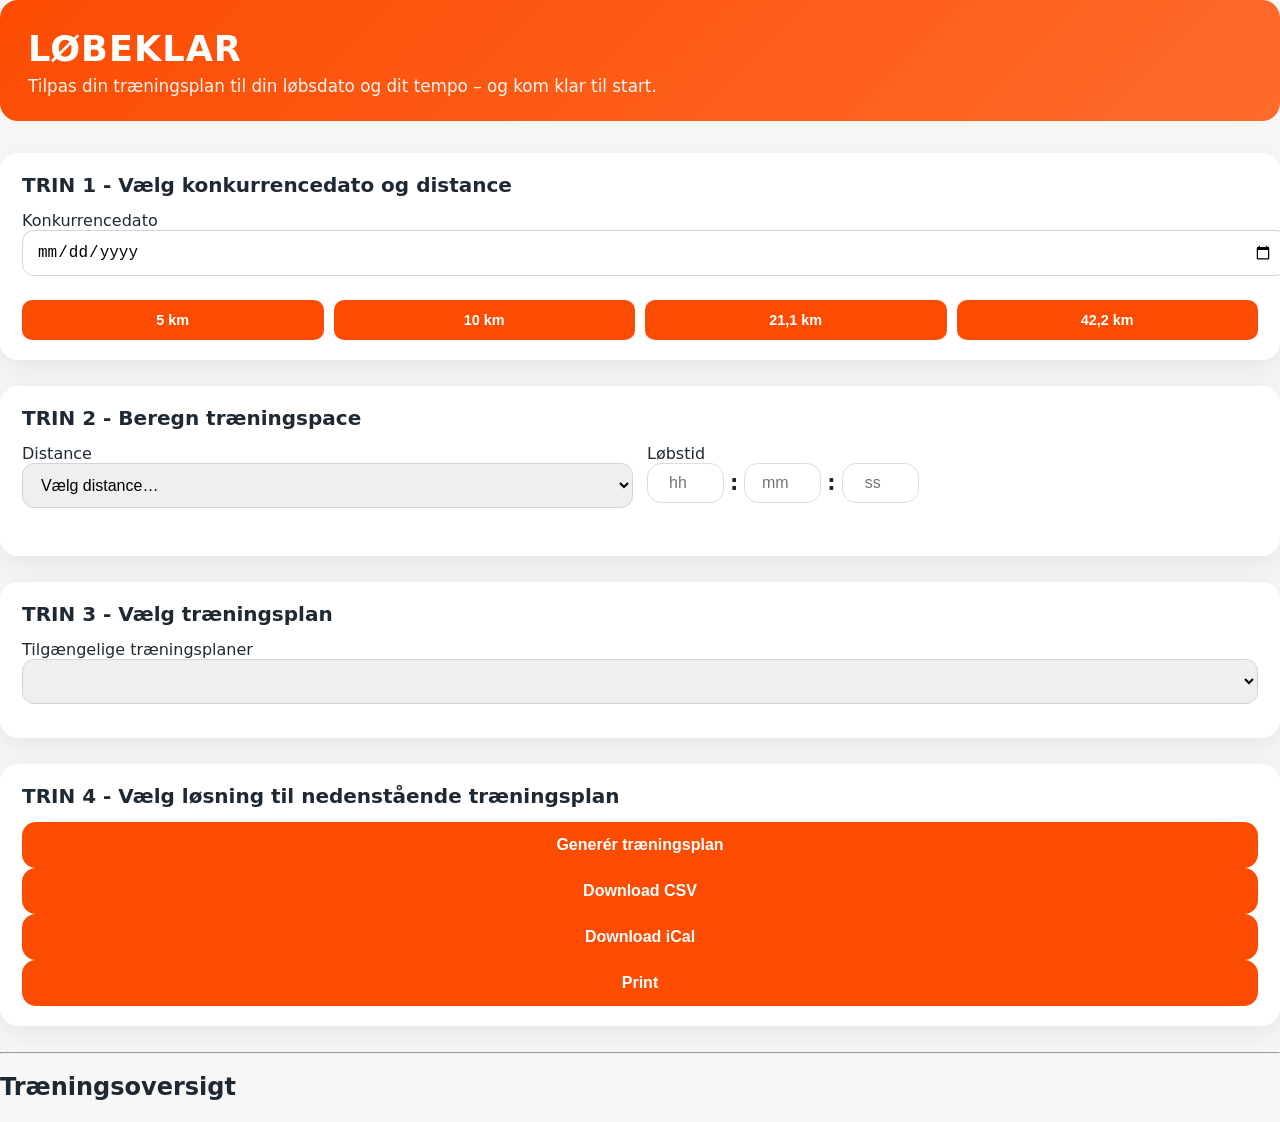
==== index.html @ 369630ae "Update index.html" ====
<!DOCTYPE html>
<html lang="da">
<head>
  <meta charset="UTF-8" />
  <meta name="viewport" content="width=device-width, initial-scale=1" />

  <title>Løbeklar – din plan til løbsdagen</title>

  <!-- CSS -->
  <link rel="stylesheet" href="style.css" />
</head>

<body>

  <!-- HERO / HEADER -->
  <header class="hero">
    <h1>LØBEKLAR</h1>
    <p class="subtitle">
      Tilpas din træningsplan til din løbsdato og dit tempo – og kom klar til start.
    </p>
  </header>

  <!-- FELT 1 -->
  <section id="felt1" class="card-block">
    <h2>TRIN 1 - Vælg konkurrencedato og distance</h2>

    <label for="raceDate">Konkurrencedato</label>
    <input type="date" id="raceDate" />

    <div id="distanceButtons" class="distance-selector">
      <button class="distance-btn" data-distance="5">5 km</button>
      <button class="distance-btn" data-distance="10">10 km</button>
      <button class="distance-btn" data-distance="21.1">21,1 km</button>
      <button class="distance-btn" data-distance="42.2">42,2 km</button>
    </div>
  </section>

  <!-- FELT 2 -->
  <section id="felt2" class="card-block">
    <h2>TRIN 2 - Beregn træningspace</h2>

    <div class="vdot-row">
      <div class="vdot-field">
        <label for="vdotDistance">Distance</label>
        <select id="vdotDistance" class="vdot-select">
          <option value="" disabled selected>Vælg distance…</option>
          <option value="1.5">1500 m</option>
          <option value="1.609">1 mile</option>
          <option value="3">3 km</option>
          <option value="3.218">2 miles</option>
          <option value="5">5 km</option>
          <option value="8">8 km</option>
          <option value="8.046">5 miles</option>
          <option value="10">10 km</option>
          <option value="15">15 km</option>
          <option value="16.093">10 miles</option>
          <option value="20">20 km</option>
          <option value="21.0975">½ marathon</option>
          <option value="25">25 km</option>
          <option value="30">30 km</option>
          <option value="42.195">Marathon</option>
        </select>
      </div>

      <div class="vdot-field">
        <label>Løbstid</label>
        <div class="time-input-row">
          <input type="number" id="timeHours" min="0" placeholder="hh" />
          <span class="time-sep">:</span>
          <input type="number" id="timeMinutes" min="0" max="59" placeholder="mm" />
          <span class="time-sep">:</span>
          <input type="number" id="timeSeconds" min="0" max="59" placeholder="ss" />
        </div>
      </div>
    </div>

    <button id="calculateVDOT" type="button">Beregn VDOT</button>

    <div id="vdotCard" class="vdot-card" style="display:none;">
      <h3>Din VDOT</h3>
      <div class="vdot-value" id="vdotValue"></div>

      <h4>Træningszoner</h4>
      <div class="vdot-zones">
        <div><strong>E - Easy pace (Long). 65–79% of max heart rate:</strong> <span id="zoneE"></span></div>
        <div><strong>M - Marathon pace. 80–89% of max heart rate:</strong> <span id="zoneM"></span></div>
        <div><strong>T - Threshold pace (Tempo). 88–92% of max heart rate:</strong> <span id="zoneT"></span></div>
        <div><strong>I - Interval pace. Near max heart rate: :</strong> <span id="zoneI"></span></div>
        <div><strong>R - Repetition pace. Faster than interval pace:</strong> <span id="zoneR"></span></div>
      </div>
    </div>
  </section>

  <!-- FELT 3 -->
  <section id="felt3" class="card-block">
    <h2>TRIN 3 - Vælg træningsplan</h2>
    <label for="planSelect">Tilgængelige træningsplaner</label><br />
    <select id="planSelect"></select>
  </section>

  <!-- FELT 4 -->
  <section id="felt4" class="card-block">
    <h2>TRIN 4 - Vælg løsning til nedenstående træningsplan</h2>

    <button id="generatePlan" type="button">Generér træningsplan</button>
    <button type="button" onclick="downloadCSV()">Download CSV</button>
    <button type="button" onclick="downloadICS()">Download iCal</button>
    <button type="button" onclick="window.print()">Print</button>
  </section>

  <hr />
  

<!-- PRINT HEADER + SPECIFIKATIONER -->
<section id="printHeader">
  <h1>LØBEKLAR – Træningsplan</h1>

  <h2>Valgte specifikationer</h2>
  <ul>
    <li><strong>Konkurrencedato:</strong> <span id="printRaceDate"></span></li>
    <li>
      <strong>VDOT‑værdier:</strong>
      E <span id="printZoneE"></span>,
      M <span id="printZoneM"></span>,
      T <span id="printZoneT"></span>,
      I <span id="printZoneI"></span>,
      R <span id="printZoneR"></span>
    </li>
    <li><strong>Valgt træningsplan:</strong> <span id="printPlanName"></span></li>
  </ul>
</section>



  <h2>Træningsoversigt</h2>
  <div id="weekGrid"></div>

  <!-- JS -->
  <script src="vdot-zones.js"></script>
  <script src="app.js"></script>
  <!-- </body>
</html>
``
---- style.css ----
/* =====================================================
   STRAVA-TEMA – VARIABLER
===================================================== */
:root {
  --strava-orange: #FC4C02;
  --strava-dark: #1F2933;
  --background: #F7F7F7;
  --card-bg: #FFFFFF;
  --muted: #6B7280;
}

/* =====================================================
   BASE
===================================================== */
body {
  margin: 0;
  font-family: system-ui, -apple-system, "Segoe UI", Roboto, sans-serif;
  background: var(--background);
  color: var(--strava-dark);
}

.app-container {
  max-width: 1100px;
  margin: 0 auto;
  padding: 24px 24px 64px;
}


/* =====================================================
   HERO – STRAVA ORANGE (TITEL + UNDERTITEL)
===================================================== */
.hero {
  background: linear-gradient(
    135deg,
    var(--strava-orange),
    #ff6b2b
  );
  color: #fff;
  padding: 28px 28px 22px;
  border-radius: 18px;
  margin-bottom: 32px;
}

.hero h1 {
  margin: 0 0 6px;
  font-size: 2.2rem;
  letter-spacing: 1px;
}

.hero .subtitle {
  margin: 0;
  font-size: 1.05rem;
  opacity: 0.95;
  line-height: 1.4;
}


/* =====================================================
   CARD BLOCKS
===================================================== */
.card-block {
  background: var(--card-bg);
  padding: 20px 22px;
  border-radius: 18px;
  box-shadow: 0 8px 28px rgba(0,0,0,0.08);
  margin-bottom: 26px;
}

.card-block h2 {
  margin-top: 0;
  margin-bottom: 14px;
  font-size: 1.25rem;
}

/* =====================================================
   INPUTS
===================================================== */
select,
input[type="date"] {
  width: 100%;
  padding: 12px 14px;
  font-size: 1rem;
  border-radius: 12px;
  border: 1px solid #D1D5DB;
  margin-bottom: 14px;
}

/* =====================================================
   BUTTONS
===================================================== */
button {
  background: var(--strava-orange);
  color: #fff;
  border: none;
  padding: 14px 18px;
  border-radius: 14px;
  font-size: 1rem;
  font-weight: 600;
  cursor: pointer;
  width: 100%;
}

button:hover {
  background: #e24302;
}

#calculateVDOT {
  display: none;
}

/* =====================================================
   DISTANCE-KNAPPER (FELT 1)
===================================================== */
.distance-selector {
  display: flex;
  gap: 10px;
  margin-top: 10px;
}

.distance-btn {
  flex: 1;
  padding: 10px 0;
  font-size: 0.9rem;
  border-radius: 10px;
  background: var(--strava-orange);
  color: #fff;
  border: 2px solid transparent;
  font-weight: 600;
}

.distance-btn.selected {
  border: 3px solid #000;
}

/* =====================================================
   VDOT INPUT FELT
===================================================== */
.vdot-row {
  display: flex;
  gap: 14px;
  margin-bottom: 14px;
}

.vdot-field {
  flex: 1;
  display: flex;
  flex-direction: column;
}

.time-input-row {
  display: flex;
  align-items: center;
  gap: 6px;
}

.time-input-row input {
  width: 55px;
  padding: 10px;
  border-radius: 14px;
  font-size: 1rem;
  border: 1px solid #ddd;
  text-align: center;
}

.time-sep {
  font-size: 1.3rem;
  font-weight: 700;
}

/* =====================================================
   VDOT RESULTAT
===================================================== */
.vdot-card {
  background: var(--card-bg);
  border-radius: 18px;
  padding: 22px;
  margin-top: 20px;
  box-shadow: 0 10px 32px rgba(0,0,0,0.08);
}

.vdot-card h3 {
  margin-top: 0;
  font-size: 1.4rem;
  color: var(--strava-orange);
}

.vdot-value {
  font-size: 2.4rem;
  font-weight: 800;
  margin-bottom: 12px;
}

.vdot-zones div {
  background: #f9fafb;
  padding: 10px 14px;
  border-radius: 12px;
  margin-bottom: 8px;
  display: flex;
  justify-content: space-between;
}

/* =====================================================
   WEEK TABLE – DESKTOP
===================================================== */
.week-table {
  width: 100%;
  border-collapse: separate;
  border-spacing: 10px 8px;
  table-layout: fixed;
  font-size: 0.9rem;
}

.week-table th,
.week-table td {
  background: #fff;
  padding: 14px;
  vertical-align: top;
  border-radius: 14px;
}

.week-table th {
  background: #f1f1f1;
  font-weight: 700;
}

.week-col {
  width: 160px;
  font-weight: 800;
}

.km-col {
  width: 130px;
  text-align: right;
  font-weight: 800;
}

/* =====================================================
   SESSIONS
===================================================== */
.session {
  background: #f7f9ff;
  border: 1px solid #e1e7ff;
  border-radius: 12px;
  padding: 10px 12px;
  margin-bottom: 10px;
}

.session:last-child {
  margin-bottom: 0;
}

.session-note {
  font-size: 0.8rem;
  color: var(--muted);
}

/* =====================================================
   RACE
===================================================== */
.race-session {
  background: #fff3b0;
  border: 2px solid #facc15;
}

/* =====================================================
   MOBIL
===================================================== */
@media (max-width: 768px) {

  .week-table {
    display: flex;
    overflow-x: auto;
    gap: 18px;
    padding: 10px 4px 20px;
  }

  .week-table thead {
    display: none;
  }

  .week-table tr {
    display: flex;
    flex-direction: column;
    min-width: 90%;
    background: #fff;
    padding: 20px;
    border-radius: 18px;
  }

  .week-table td {
    background: none;
    padding: 6px 0;
  }

  .week-col {
    font-size: 1.2rem;
    margin-bottom: 10px;
  }

  .km-col {
    margin-top: 10px;
  }
}

/* =====================================================
   PRINT (FINAL – LANDSCAPE + UGER LODRET / DAGE VANDRET)
===================================================== */

#printHeader { display: none; }

@media print {

  @page {
    size: A4 landscape;
    margin: 10mm;
  }

  * {
    -webkit-print-color-adjust: exact;
    print-color-adjust: exact;
  }

  body {
    background: #fff !important;
    color: #000 !important;
    font-size: 10pt;
    line-height: 1.2;
  }

  .hero,
  #felt1,#felt2,#felt3,#felt4,
  button,hr {
    display: none !important;
  }

  #printHeader {
    display: block !important;
    margin-bottom: 10px;
  }

  /* OVERSTYR MOBIL FLEX */
  .week-table {
    display: table !important;
    width: 100% !important;
    table-layout: fixed !important;
    border-collapse: collapse !important;
    font-size: 9.2pt !important;
  }

  .week-table thead {
    display: table-header-group !important;
  }

  .week-table tr {
    display: table-row !important;
    page-break-inside: avoid !important;
  }

  .week-table th,
  .week-table td {
    display: table-cell !important;
    border: 1px solid #999 !important;
    padding: 4px !important;
    vertical-align: top !important;
    background: #fff !important;
  }

  .week-table th {
    background: #f2f2f2 !important;
    font-weight: 700 !important;
    text-align: center !important;
  }

  
  .week-col {
    width: 16% !important;
    white-space: normal !important;
    overflow-wrap: anywhere !important;
    word-break: break-word !important;
    font-size: 8.8pt !important;
    line-height: 1.15 !important;
  }

  .week-col span {
    display: block !important;
    font-size: 8pt !important;
    color: #555 !important;
    margin-top: 2px !important;
  }

  .km-col {
    width: 9% !important;
    text-align: right;
    font-weight: 700;
  }

  .week-table th:not(.week-col):not(.km-col),
  .week-table td:not(.week-col):not(.km-col) {
    width: calc((100% - 25%) / 7) !important;
  }

  .week-table td {
    word-break: break-word;
    overflow-wrap: anywhere;
  }

  .session {
    background: transparent !important;
    border: none !important;
    margin-bottom: 3px;
  }
}
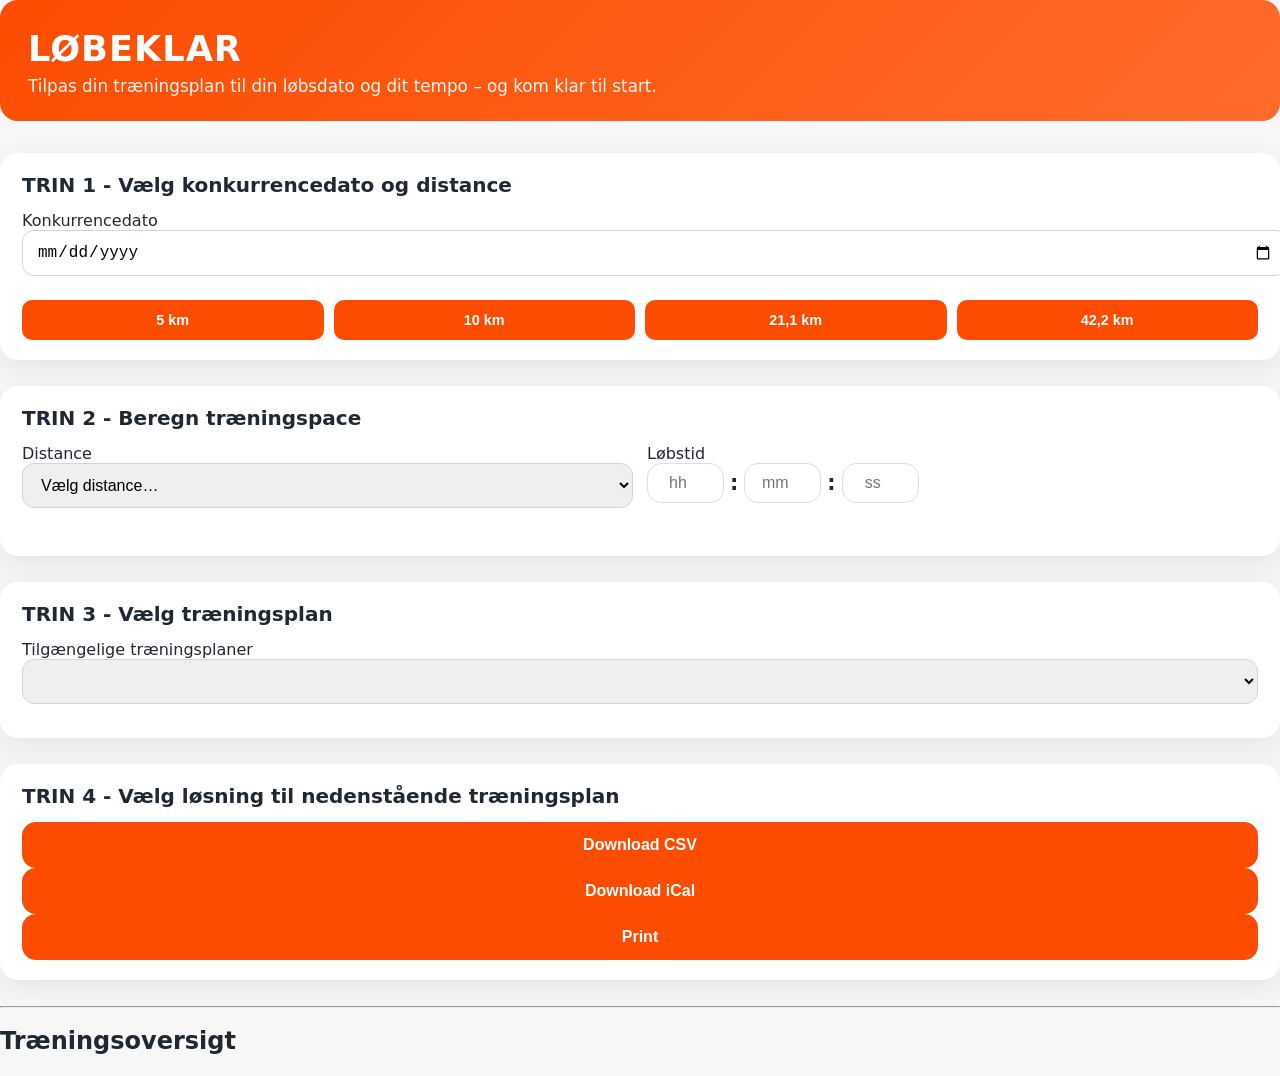
==== commit 20fe63fe: "Update index.html" ====
--- a/index.html
+++ b/index.html
@@ -1,3 +1,4 @@
+
 <!DOCTYPE html>
 <html lang="da">
 <head>
@@ -28,10 +29,10 @@
     <input type="date" id="raceDate" />
 
     <div id="distanceButtons" class="distance-selector">
-      <button class="distance-btn" data-distance="5">5 km</button>
-      <button class="distance-btn" data-distance="10">10 km</button>
-      <button class="distance-btn" data-distance="21.1">21,1 km</button>
-      <button class="distance-btn" data-distance="42.2">42,2 km</button>
+      <button type="button" class="distance-btn" data-distance="5">5 km</button>
+      <button type="button" class="distance-btn" data-distance="10">10 km</button>
+      <button type="button" class="distance-btn" data-distance="21.1">21,1 km</button>
+      <button type="button" class="distance-btn" data-distance="42.2">42,2 km</button>
     </div>
   </section>
 
@@ -74,6 +75,7 @@
       </div>
     </div>
 
+    <!-- Beregn VDOT (skjult i CSS, men kan stå her som fallback) -->
     <button id="calculateVDOT" type="button">Beregn VDOT</button>
 
     <div id="vdotCard" class="vdot-card" style="display:none;">
@@ -85,7 +87,7 @@
         <div><strong>E - Easy pace (Long). 65–79% of max heart rate:</strong> <span id="zoneE"></span></div>
         <div><strong>M - Marathon pace. 80–89% of max heart rate:</strong> <span id="zoneM"></span></div>
         <div><strong>T - Threshold pace (Tempo). 88–92% of max heart rate:</strong> <span id="zoneT"></span></div>
-        <div><strong>I - Interval pace. Near max heart rate: :</strong> <span id="zoneI"></span></div>
+        <div><strong>I - Interval pace. Near max heart rate:</strong> <span id="zoneI"></span></div>
         <div><strong>R - Repetition pace. Faster than interval pace:</strong> <span id="zoneR"></span></div>
       </div>
     </div>
@@ -102,35 +104,32 @@
   <section id="felt4" class="card-block">
     <h2>TRIN 4 - Vælg løsning til nedenstående træningsplan</h2>
 
-    <button id="generatePlan" type="button">Generér træningsplan</button>
+    <!-- ✅ Generér plan knap er fjernet (auto-generering bruges) -->
     <button type="button" onclick="downloadCSV()">Download CSV</button>
     <button type="button" onclick="downloadICS()">Download iCal</button>
     <button type="button" onclick="window.print()">Print</button>
   </section>
 
   <hr />
-  
 
-<!-- PRINT HEADER + SPECIFIKATIONER -->
-<section id="printHeader">
-  <h1>LØBEKLAR – Træningsplan</h1>
+  <!-- PRINT HEADER + SPECIFIKATIONER -->
+  <section id="printHeader">
+    <h1>LØBEKLAR – Træningsplan</h1>
 
-  <h2>Valgte specifikationer</h2>
-  <ul>
-    <li><strong>Konkurrencedato:</strong> <span id="printRaceDate"></span></li>
-    <li>
-      <strong>VDOT‑værdier:</strong>
-      E <span id="printZoneE"></span>,
-      M <span id="printZoneM"></span>,
-      T <span id="printZoneT"></span>,
-      I <span id="printZoneI"></span>,
-      R <span id="printZoneR"></span>
-    </li>
-    <li><strong>Valgt træningsplan:</strong> <span id="printPlanName"></span></li>
-  </ul>
-</section>
-
-
+    <h2>Valgte specifikationer</h2>
+    <ul>
+      <li><strong>Konkurrencedato:</strong> <span id="printRaceDate"></span></li>
+      <li>
+        <strong>VDOT‑værdier:</strong>
+        E <span id="printZoneE"></span>,
+        M <span id="printZoneM"></span>,
+        T <span id="printZoneT"></span>,
+        I <span id="printZoneI"></span>,
+        R <span id="printZoneR"></span>
+      </li>
+      <li><strong>Valgt træningsplan:</strong> <span id="printPlanName"></span></li>
+    </ul>
+  </section>
 
   <h2>Træningsoversigt</h2>
   <div id="weekGrid"></div>
@@ -138,6 +137,6 @@
   <!-- JS -->
   <script src="vdot-zones.js"></script>
   <script src="app.js"></script>
-  <!-- </body>
+  <script src="accordion-weeks.js"></script>
+</body>
 </html>
-``
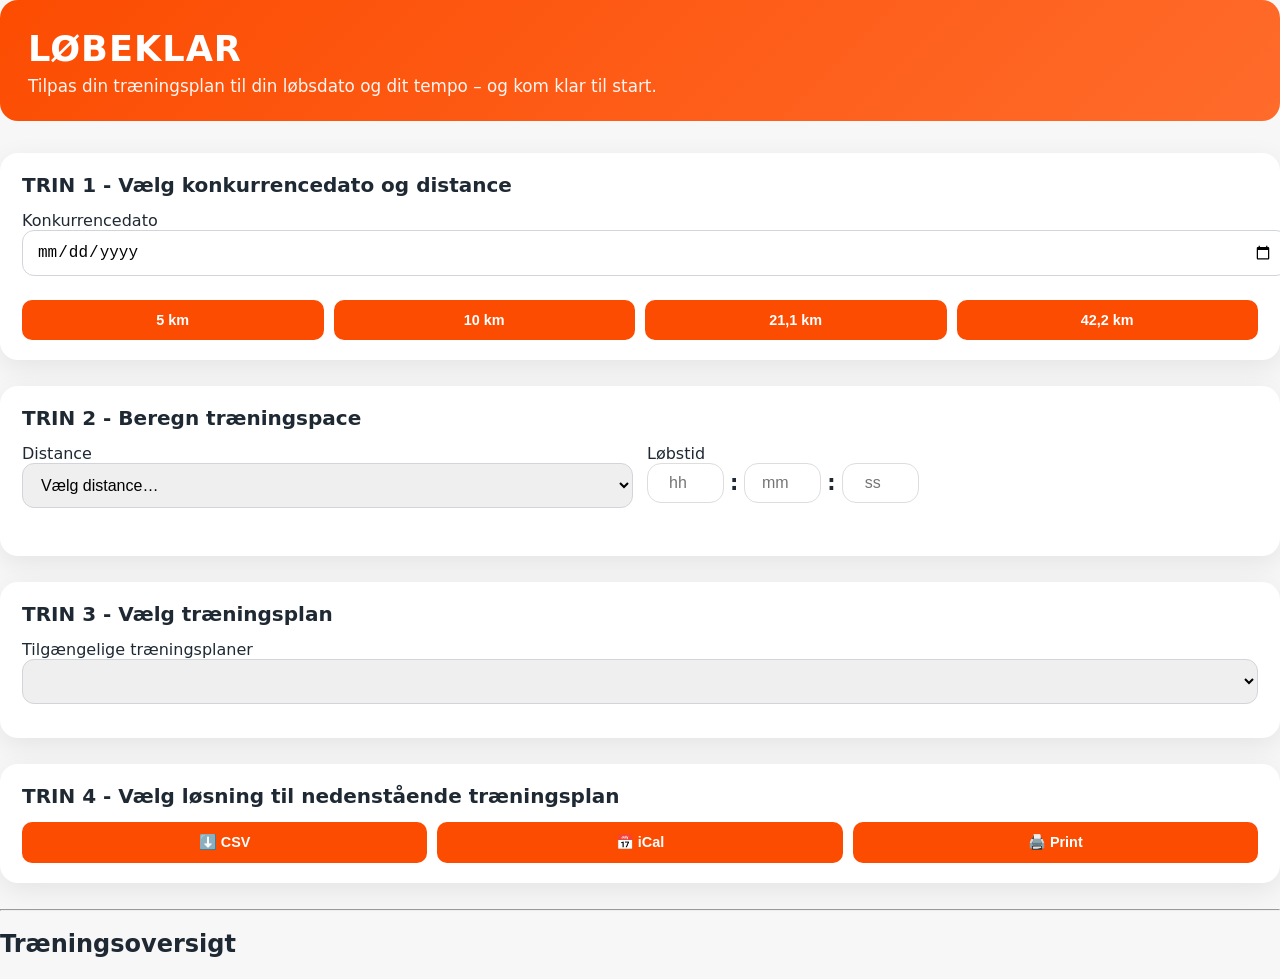
==== commit 5e359865: "Update index.html" ====
--- a/index.html
+++ b/index.html
@@ -100,15 +100,19 @@
     <select id="planSelect"></select>
   </section>
 
+  
   <!-- FELT 4 -->
   <section id="felt4" class="card-block">
     <h2>TRIN 4 - Vælg løsning til nedenstående træningsplan</h2>
+    
+  <div class="action-selector">
+    <button type="button" class="action-btn" onclick="downloadCSV()">⬇️ CSV</button>
+    <button type="button" class="action-btn" onclick="downloadICS()">📅 iCal</button>
+    <button type="button" class="action-btn" onclick="window.print()">🖨️ Print</button>
+  </div>
 
-    <!-- ✅ Generér plan knap er fjernet (auto-generering bruges) -->
-    <button type="button" onclick="downloadCSV()">Download CSV</button>
-    <button type="button" onclick="downloadICS()">Download iCal</button>
-    <button type="button" onclick="window.print()">Print</button>
   </section>
+
 
   <hr />
 
--- a/style.css
+++ b/style.css
@@ -200,6 +200,33 @@
 }
 
 /* =====================================================
+   TRIN 4: ACTION-KNAPPER (CSV / iCal / Print) – ved siden af hinanden
+   Samme princip som distance-selector
+===================================================== */
+.action-selector {
+  display: flex;
+  gap: 10px;
+  margin-top: 10px;
+}
+
+.action-btn {
+  flex: 1;
+  padding: 10px 0;               /* matcher dine distance-btn */
+  font-size: 0.9rem;
+  border-radius: 10px;
+  background: var(--strava-orange);
+  color: #fff;
+  border: 2px solid transparent;
+  font-weight: 600;
+  cursor: pointer;
+  width: auto;                   /* vigtigt: overskriv global button { width:100% } */
+}
+
+.action-btn:hover {
+  background: #e24302;
+}
+
+/* =====================================================
    WEEK TABLE – DESKTOP
 ===================================================== */
 .week-table {
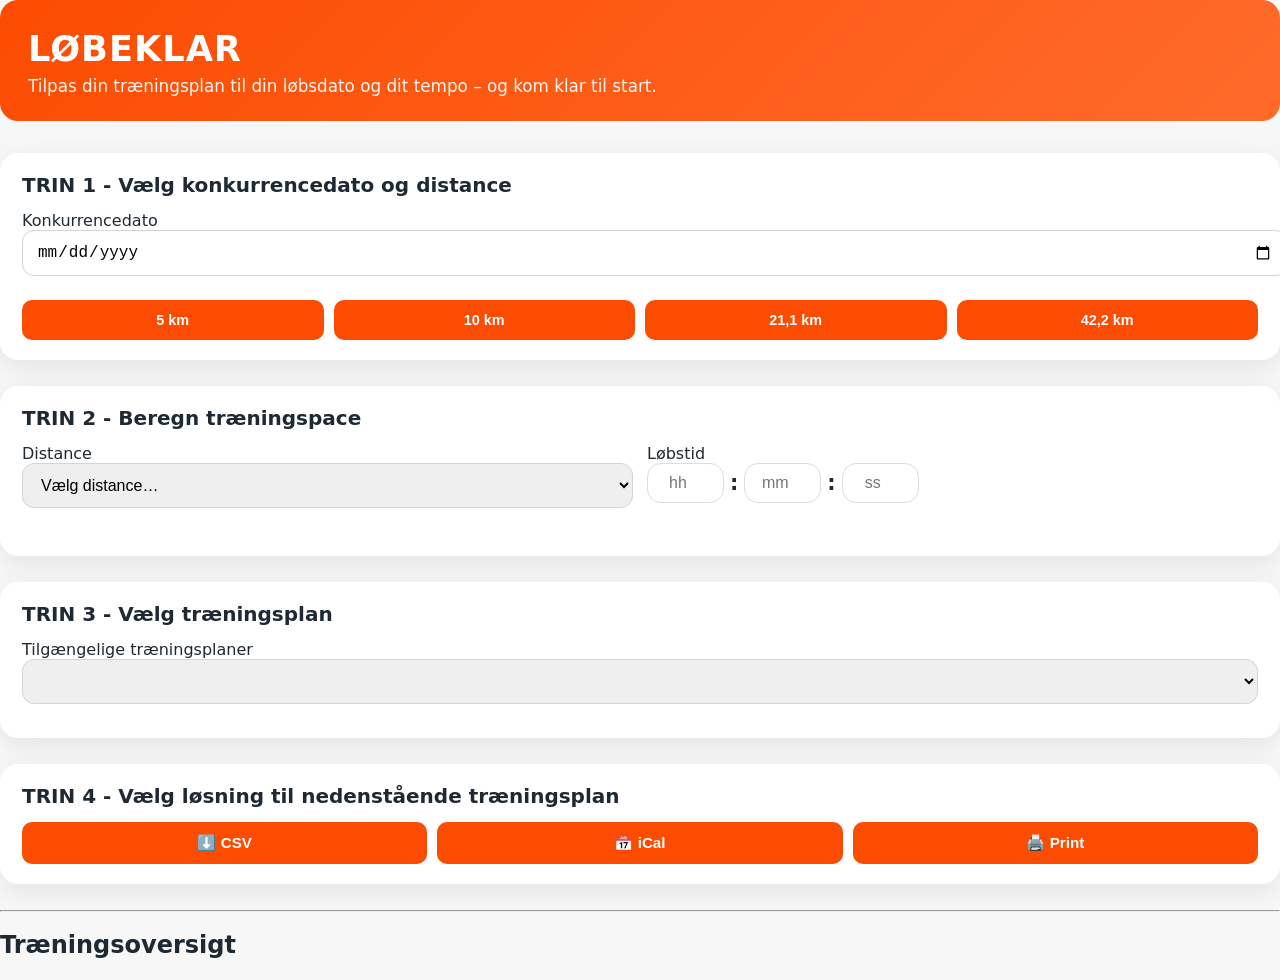
==== commit b101f7b7: "Update index.html" ====
--- a/index.html
+++ b/index.html
@@ -135,6 +135,17 @@
     </ul>
   </section>
 
+  
+  <div id="planStatus" class="plan-status" style="display:none;">
+    ✅ <strong>Plan klar</strong> –
+    baseret på
+    <span id="statusDistance"></span>,
+    VDOT <span id="statusVDOT"></span>,
+    konkurrencedato <span id="statusDate"></span>,
+    plan <span id="statusPlan"></span>
+  </div>
+
+  
   <h2>Træningsoversigt</h2>
   <div id="weekGrid"></div>
 
--- a/style.css
+++ b/style.css
@@ -227,6 +227,41 @@
 }
 
 /* =====================================================
+   TRIN 4: ACTION-KNAPPER (CSV / iCal / Print) – med ikoner
+===================================================== */
+.action-selector {
+  display: flex;
+  gap: 10px;
+  margin-top: 10px;
+}
+
+.action-btn {
+  flex: 1;
+  padding: 10px 0;
+  font-size: 0.95rem;
+  border-radius: 10px;
+  background: var(--strava-orange);
+  color: #fff;
+  border: 2px solid transparent;
+  font-weight: 700;
+  cursor: pointer;
+
+  /* vigtigt pga. global button { width:100% } */
+  width: auto;
+}
+
+.action-btn:hover {
+  background: #e24302;
+}
+
+/* Mobil: lad dem wrappe pænt hvis der bliver for trangt */
+@media (max-width: 520px) {
+  .action-selector { flex-wrap: wrap; }
+  .action-btn { flex: 1 1 48%; }
+  .action-btn:last-child { flex-basis: 100%; }
+}
+
+/* =====================================================
    WEEK TABLE – DESKTOP
 ===================================================== */
 .week-table {
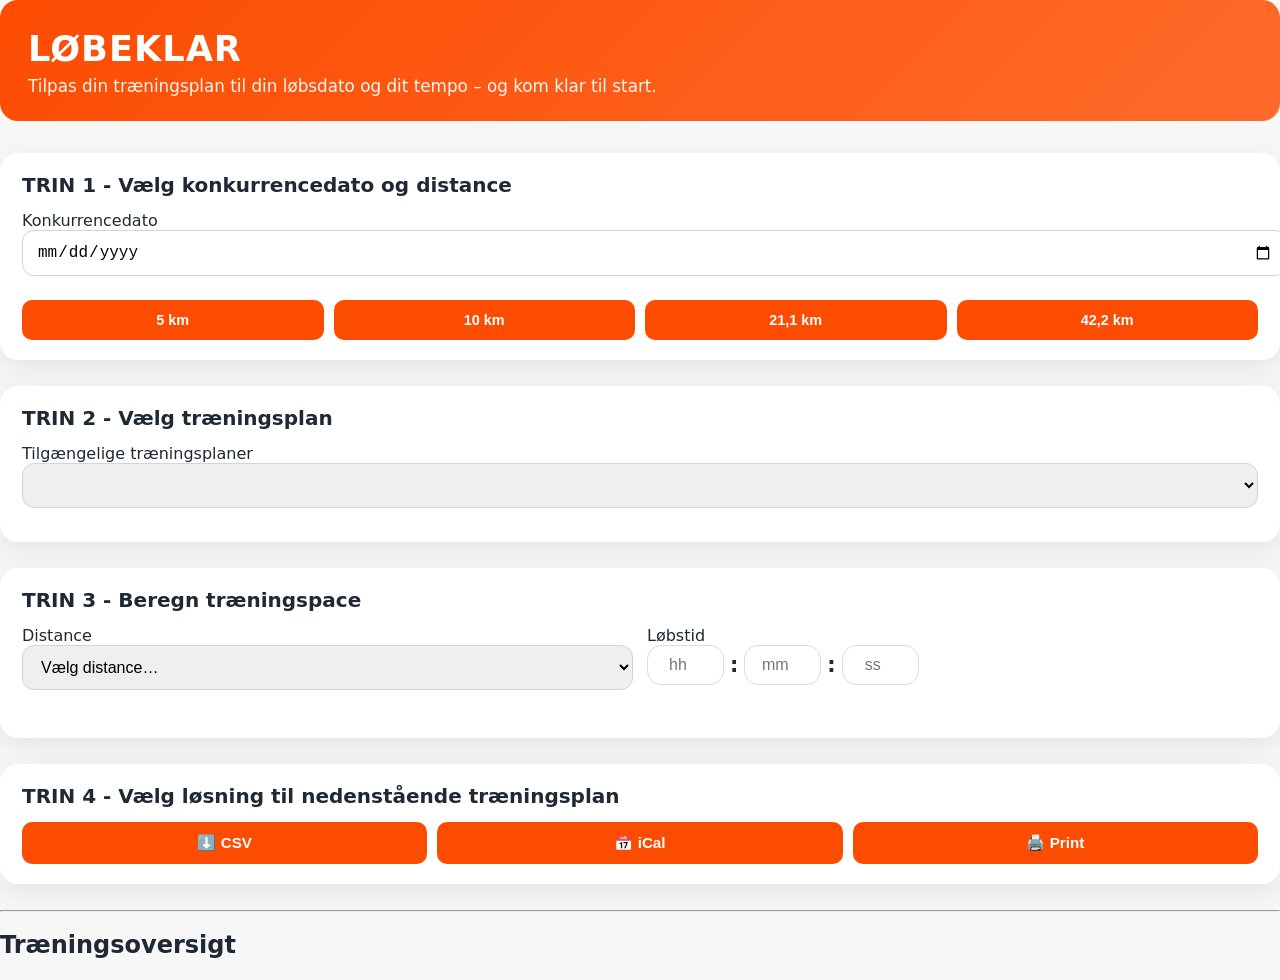
==== commit 57f7d01c: "Update index.html" ====
--- a/index.html
+++ b/index.html
@@ -36,9 +36,18 @@
     </div>
   </section>
 
+  
   <!-- FELT 2 -->
   <section id="felt2" class="card-block">
-    <h2>TRIN 2 - Beregn træningspace</h2>
+    <h2>TRIN 2 - Vælg træningsplan</h2>
+    <label for="planSelect">Tilgængelige træningsplaner</label><br />
+    <select id="planSelect"></select>
+  </section>
+
+  
+  <!-- FELT 3 -->
+  <section id="felt3" class="card-block">
+    <h2>TRIN 3 - Beregn træningspace</h2>
 
     <div class="vdot-row">
       <div class="vdot-field">
@@ -93,14 +102,7 @@
     </div>
   </section>
 
-  <!-- FELT 3 -->
-  <section id="felt3" class="card-block">
-    <h2>TRIN 3 - Vælg træningsplan</h2>
-    <label for="planSelect">Tilgængelige træningsplaner</label><br />
-    <select id="planSelect"></select>
-  </section>
-
-  
+    
   <!-- FELT 4 -->
   <section id="felt4" class="card-block">
     <h2>TRIN 4 - Vælg løsning til nedenstående træningsplan</h2>
--- a/style.css
+++ b/style.css
@@ -324,6 +324,20 @@
   border: 2px solid #facc15;
 }
 
+
+/* =====================================================
+   STATUSLINJE – PLAN KLAR
+===================================================== */
+.plan-status {
+  background: #f9fafb;
+  border-left: 5px solid var(--strava-orange);
+  padding: 12px 14px;
+  margin: 16px 0 10px;
+  border-radius: 10px;
+  font-size: 0.95rem;
+  color: var(--strava-dark);
+}
+
 /* =====================================================
    MOBIL
 ===================================================== */
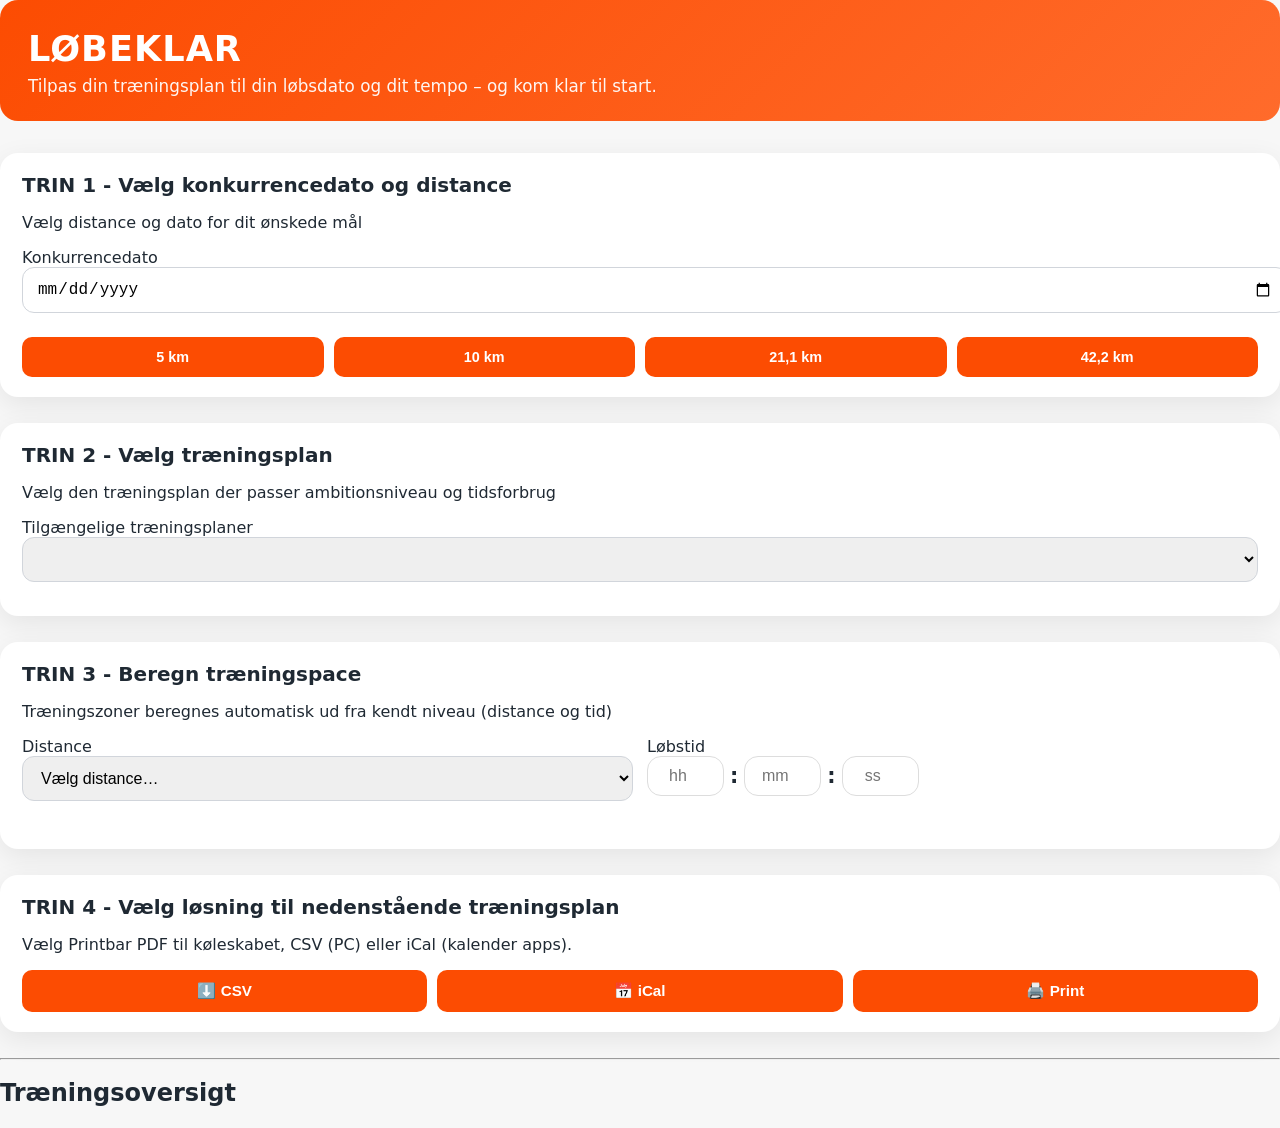
==== commit 24becba1: "Update index.html" ====
--- a/index.html
+++ b/index.html
@@ -24,6 +24,10 @@
   <!-- FELT 1 -->
   <section id="felt1" class="card-block">
     <h2>TRIN 1 - Vælg konkurrencedato og distance</h2>
+    <p class="field-subtitle">
+      Vælg distance og dato for dit ønskede mål
+    </p>
+
 
     <label for="raceDate">Konkurrencedato</label>
     <input type="date" id="raceDate" />
@@ -40,6 +44,10 @@
   <!-- FELT 2 -->
   <section id="felt2" class="card-block">
     <h2>TRIN 2 - Vælg træningsplan</h2>
+    <p class="field-subtitle">
+      Vælg den træningsplan der passer ambitionsniveau og tidsforbrug
+    </p>
+
     <label for="planSelect">Tilgængelige træningsplaner</label><br />
     <select id="planSelect"></select>
   </section>
@@ -48,6 +56,9 @@
   <!-- FELT 3 -->
   <section id="felt3" class="card-block">
     <h2>TRIN 3 - Beregn træningspace</h2>
+    <p class="field-subtitle">
+      Træningszoner beregnes automatisk ud fra kendt niveau (distance og tid)
+    </p>
 
     <div class="vdot-row">
       <div class="vdot-field">
@@ -106,6 +117,10 @@
   <!-- FELT 4 -->
   <section id="felt4" class="card-block">
     <h2>TRIN 4 - Vælg løsning til nedenstående træningsplan</h2>
+    <p class="field-subtitle">
+      Vælg Printbar PDF til køleskabet, CSV (PC) eller iCal (kalender apps).
+    </p>
+
     
   <div class="action-selector">
     <button type="button" class="action-btn" onclick="downloadCSV()">⬇️ CSV</button>
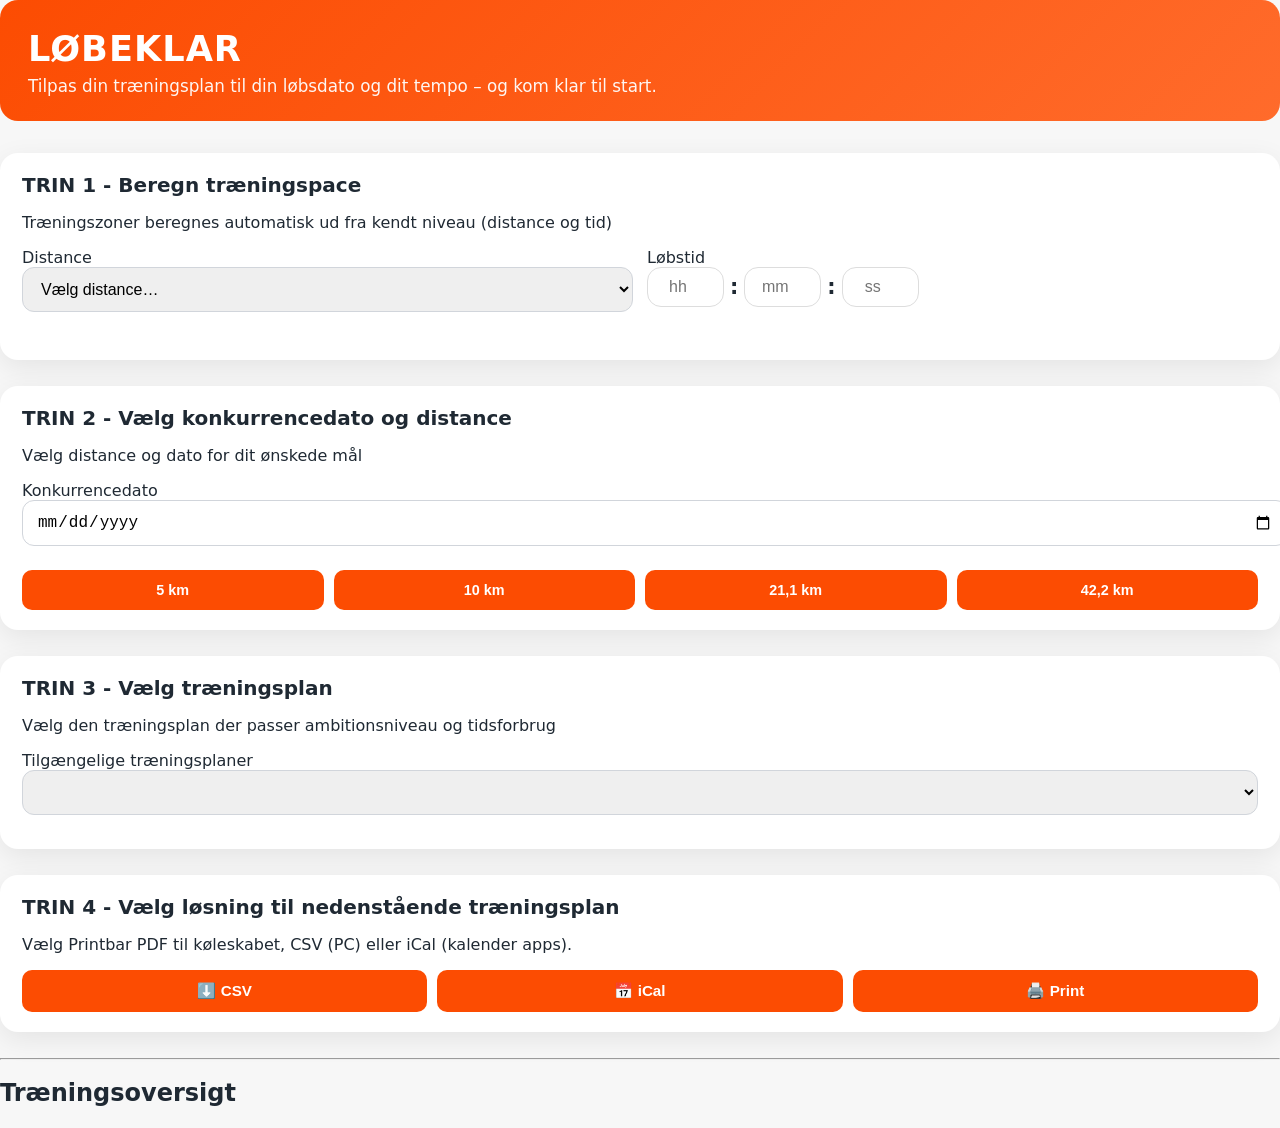
==== commit 78159e1a: "Reorganize sections for training plan selection" ====
--- a/index.html
+++ b/index.html
@@ -21,41 +21,10 @@
     </p>
   </header>
 
+  
   <!-- FELT 1 -->
-  <section id="felt1" class="card-block">
-    <h2>TRIN 1 - Vælg konkurrencedato og distance</h2>
-    <p class="field-subtitle">
-      Vælg distance og dato for dit ønskede mål
-    </p>
-
-
-    <label for="raceDate">Konkurrencedato</label>
-    <input type="date" id="raceDate" />
-
-    <div id="distanceButtons" class="distance-selector">
-      <button type="button" class="distance-btn" data-distance="5">5 km</button>
-      <button type="button" class="distance-btn" data-distance="10">10 km</button>
-      <button type="button" class="distance-btn" data-distance="21.1">21,1 km</button>
-      <button type="button" class="distance-btn" data-distance="42.2">42,2 km</button>
-    </div>
-  </section>
-
-  
-  <!-- FELT 2 -->
-  <section id="felt2" class="card-block">
-    <h2>TRIN 2 - Vælg træningsplan</h2>
-    <p class="field-subtitle">
-      Vælg den træningsplan der passer ambitionsniveau og tidsforbrug
-    </p>
-
-    <label for="planSelect">Tilgængelige træningsplaner</label><br />
-    <select id="planSelect"></select>
-  </section>
-
-  
-  <!-- FELT 3 -->
   <section id="felt3" class="card-block">
-    <h2>TRIN 3 - Beregn træningspace</h2>
+    <h2>TRIN 1 - Beregn træningspace</h2>
     <p class="field-subtitle">
       Træningszoner beregnes automatisk ud fra kendt niveau (distance og tid)
     </p>
@@ -113,6 +82,38 @@
     </div>
   </section>
 
+  
+  <!-- FELT 2 -->
+  <section id="felt1" class="card-block">
+    <h2>TRIN 2 - Vælg konkurrencedato og distance</h2>
+    <p class="field-subtitle">
+      Vælg distance og dato for dit ønskede mål
+    </p>
+
+
+    <label for="raceDate">Konkurrencedato</label>
+    <input type="date" id="raceDate" />
+
+    <div id="distanceButtons" class="distance-selector">
+      <button type="button" class="distance-btn" data-distance="5">5 km</button>
+      <button type="button" class="distance-btn" data-distance="10">10 km</button>
+      <button type="button" class="distance-btn" data-distance="21.1">21,1 km</button>
+      <button type="button" class="distance-btn" data-distance="42.2">42,2 km</button>
+    </div>
+  </section>
+
+  
+  <!-- FELT 3 -->
+  <section id="felt2" class="card-block">
+    <h2>TRIN 3 - Vælg træningsplan</h2>
+    <p class="field-subtitle">
+      Vælg den træningsplan der passer ambitionsniveau og tidsforbrug
+    </p>
+
+    <label for="planSelect">Tilgængelige træningsplaner</label><br />
+    <select id="planSelect"></select>
+  </section>
+  
     
   <!-- FELT 4 -->
   <section id="felt4" class="card-block">
